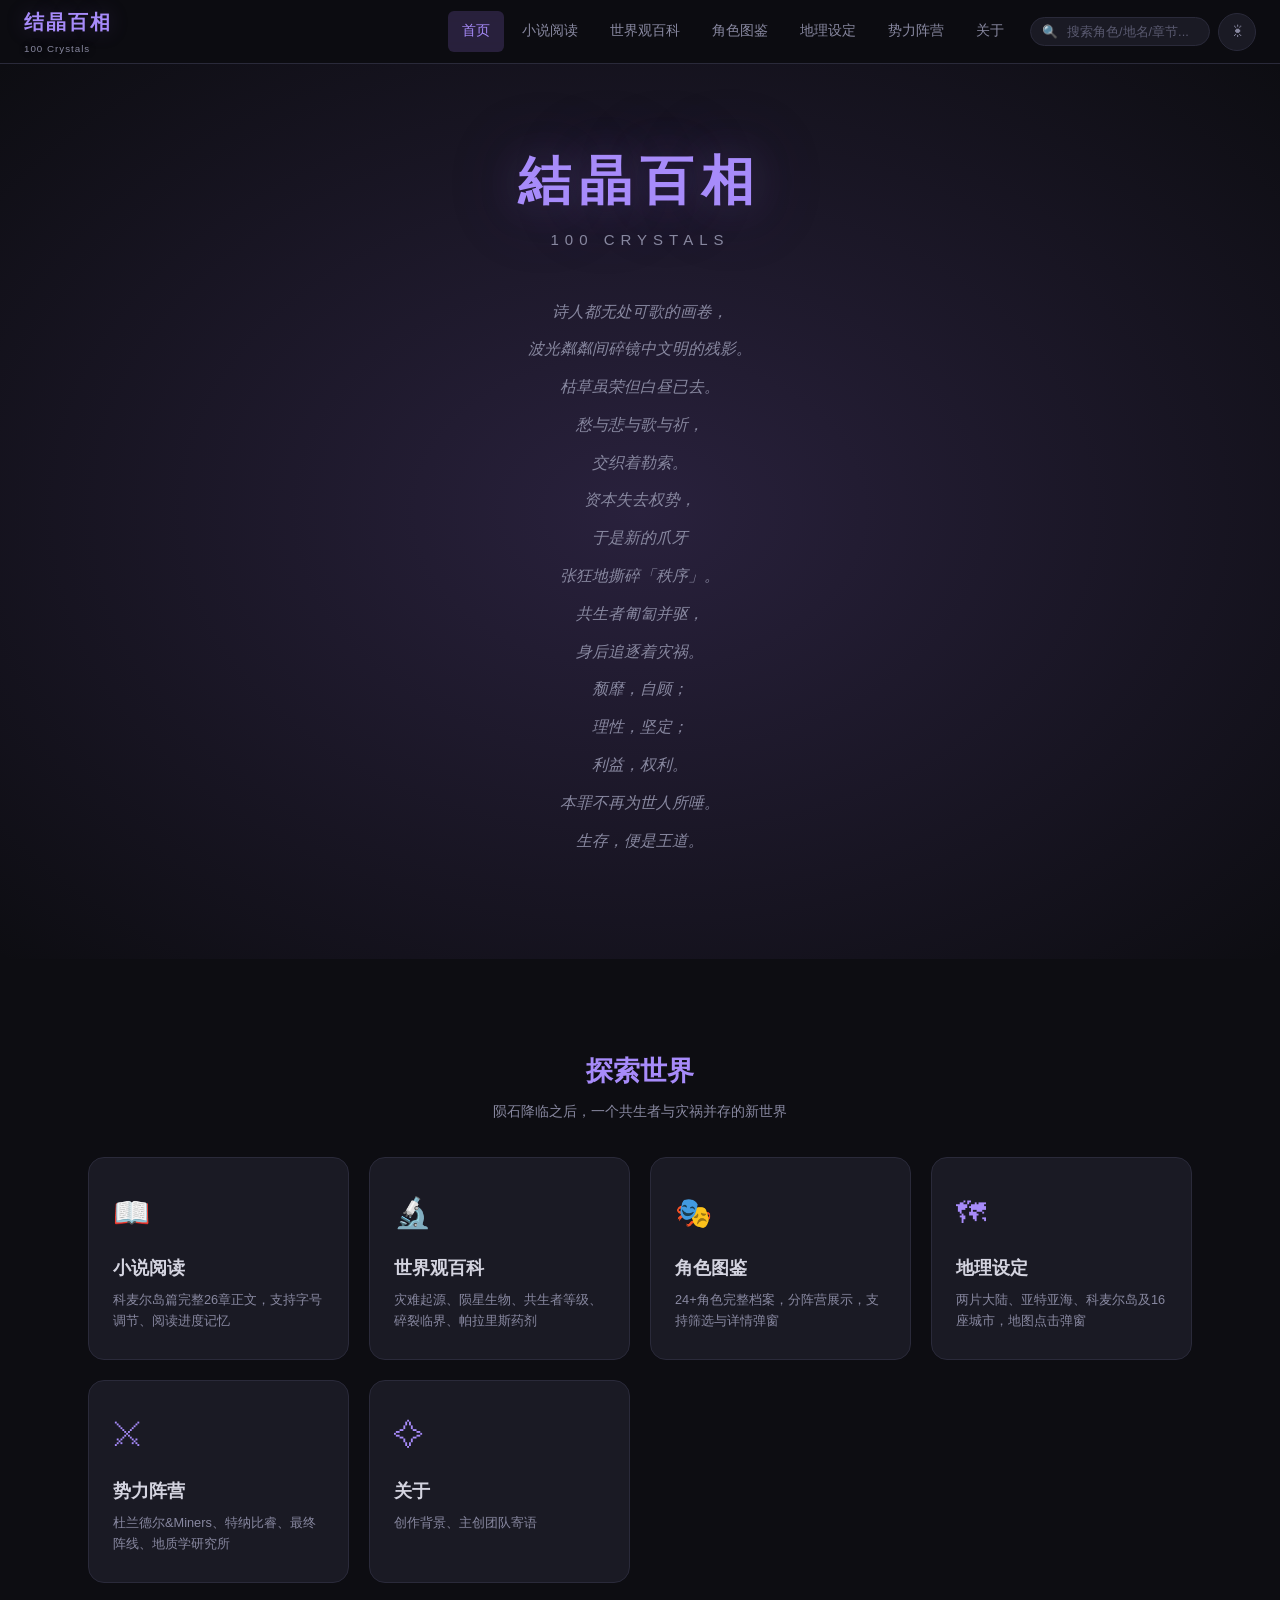
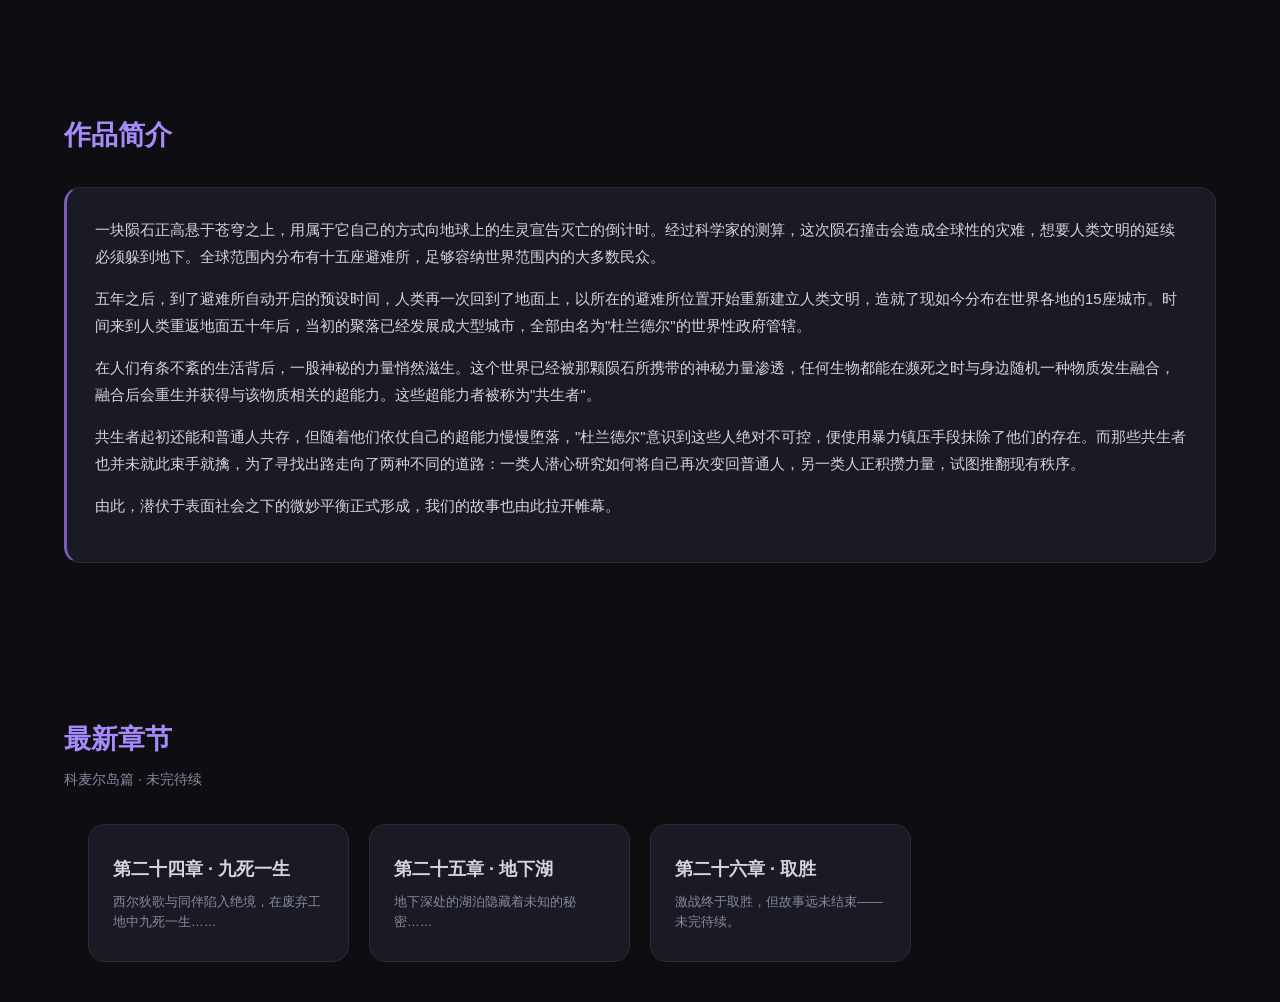
==== index.html @ 0a467393 "Add files via upload" ====
<!DOCTYPE html>
<html lang="zh-CN" data-theme="dark">
<head>
<meta charset="UTF-8">
<meta name="viewport" content="width=device-width, initial-scale=1.0">
<title>结晶百相 · 100 Crystals</title>
<link rel="icon" href="assets/logo.png">
<link rel="stylesheet" href="css/style.css">
</head>
<body>

<!-- 导航栏 -->
<nav class="navbar">
  <div class="nav-logo" onclick="location.href='index.html'">结晶百相<small>100 Crystals</small></div>
  <div class="nav-links" id="navLinks">
    <a class="nav-link active" href="index.html">首页</a>
    <a class="nav-link" href="novel.html">小说阅读</a>
    <a class="nav-link" href="worldview.html">世界观百科</a>
    <a class="nav-link" href="characters.html">角色图鉴</a>
    <a class="nav-link" href="geography.html">地理设定</a>
    <a class="nav-link" href="factions.html">势力阵营</a>
    <a class="nav-link" href="about.html">关于</a>
  </div>
  <div class="nav-search">
    <span class="nav-search-icon">🔍</span>
    <input type="text" id="navSearch" placeholder="搜索角色/地名/章节...">
    <div class="search-results" id="searchResults"></div>
  </div>
  <button class="theme-toggle" id="themeToggle">☾</button>
  <div class="hamburger" id="hamburger"><span></span><span></span><span></span></div>
</nav>

<div class="main-content">

<!-- Hero -->
<section class="hero">
  <h1 class="hero-title">結晶百相</h1>
  <p class="hero-subtitle">100 CRYSTALS</p>
  <p class="hero-poem">诗人都无处可歌的画卷，
波光粼粼间碎镜中文明的残影。
枯草虽荣但白昼已去。
愁与悲与歌与祈，
交织着勒索。
资本失去权势，
于是新的爪牙
张狂地撕碎「秩序」。
共生者匍匐并驱，
身后追逐着灾祸。
颓靡，自顾；
理性，坚定；
利益，权利。
本罪不再为世人所唾。
生存，便是王道。</p>
</section>

<!-- 导航入口 -->
<section class="section">
  <div class="section-header" style="text-align:center;">
    <h2 class="section-title">探索世界</h2>
    <p class="section-subtitle">陨石降临之后，一个共生者与灾祸并存的新世界</p>
  </div>
  <div class="card-grid">
    <a class="nav-card" href="novel.html">
      <div class="nav-card-icon">📖</div>
      <div class="nav-card-title">小说阅读</div>
      <div class="nav-card-desc">科麦尔岛篇完整26章正文，支持字号调节、阅读进度记忆</div>
    </a>
    <a class="nav-card" href="worldview.html">
      <div class="nav-card-icon">🔬</div>
      <div class="nav-card-title">世界观百科</div>
      <div class="nav-card-desc">灾难起源、陨星生物、共生者等级、碎裂临界、帕拉里斯药剂</div>
    </a>
    <a class="nav-card" href="characters.html">
      <div class="nav-card-icon">🎭</div>
      <div class="nav-card-title">角色图鉴</div>
      <div class="nav-card-desc">24+角色完整档案，分阵营展示，支持筛选与详情弹窗</div>
    </a>
    <a class="nav-card" href="geography.html">
      <div class="nav-card-icon">🗺</div>
      <div class="nav-card-title">地理设定</div>
      <div class="nav-card-desc">两片大陆、亚特亚海、科麦尔岛及16座城市，地图点击弹窗</div>
    </a>
    <a class="nav-card" href="factions.html">
      <div class="nav-card-icon">⚔</div>
      <div class="nav-card-title">势力阵营</div>
      <div class="nav-card-desc">杜兰德尔&Miners、特纳比睿、最终阵线、地质学研究所</div>
    </a>
    <a class="nav-card" href="about.html">
      <div class="nav-card-icon">✧</div>
      <div class="nav-card-title">关于</div>
      <div class="nav-card-desc">创作背景、主创团队寄语</div>
    </a>
  </div>
</section>

<!-- 作品简介 -->
<section class="section">
  <div class="section-header">
    <h2 class="section-title">作品简介</h2>
  </div>
  <div class="encyclopedia-section">
    <p>一块陨石正高悬于苍穹之上，用属于它自己的方式向地球上的生灵宣告灭亡的倒计时。经过科学家的测算，这次陨石撞击会造成全球性的灾难，想要人类文明的延续必须躲到地下。全球范围内分布有十五座避难所，足够容纳世界范围内的大多数民众。</p>
    <p>五年之后，到了避难所自动开启的预设时间，人类再一次回到了地面上，以所在的避难所位置开始重新建立人类文明，造就了现如今分布在世界各地的15座城市。时间来到人类重返地面五十年后，当初的聚落已经发展成大型城市，全部由名为"杜兰德尔"的世界性政府管辖。</p>
    <p>在人们有条不紊的生活背后，一股神秘的力量悄然滋生。这个世界已经被那颗陨石所携带的神秘力量渗透，任何生物都能在濒死之时与身边随机一种物质发生融合，融合后会重生并获得与该物质相关的超能力。这些超能力者被称为"共生者"。</p>
    <p>共生者起初还能和普通人共存，但随着他们依仗自己的超能力慢慢堕落，"杜兰德尔"意识到这些人绝对不可控，便使用暴力镇压手段抹除了他们的存在。而那些共生者也并未就此束手就擒，为了寻找出路走向了两种不同的道路：一类人潜心研究如何将自己再次变回普通人，另一类人正积攒力量，试图推翻现有秩序。</p>
    <p>由此，潜伏于表面社会之下的微妙平衡正式形成，我们的故事也由此拉开帷幕。</p>
  </div>
</section>

<!-- 最新章节预览 -->
<section class="section">
  <div class="section-header">
    <h2 class="section-title">最新章节</h2>
    <p class="section-subtitle">科麦尔岛篇 · 未完待续</p>
  </div>
  <div class="card-grid">
    <a class="nav-card" href="novel.html#ch24">
      <div class="nav-card-title">第二十四章 · 九死一生</div>
      <div class="nav-card-desc">西尔狄歌与同伴陷入绝境，在废弃工地中九死一生……</div>
    </a>
    <a class="nav-card" href="novel.html#ch25">
      <div class="nav-card-title">第二十五章 · 地下湖</div>
      <div class="nav-card-desc">地下深处的湖泊隐藏着未知的秘密……</div>
    </a>
    <a class="nav-card" href="novel.html#ch26">
      <div class="nav-card-title">第二十六章 · 取胜</div>
      <div class="nav-card-desc">激战终于取胜，但故事远未结束——未完待续。</div>
    </a>
  </div>
</section>

</div><!-- /main-content -->

<button class="scroll-top" id="scrollTop">↑</button>
<script src="js/common.js"></script>
</body>
</html>
---- css/style.css ----
/* ========================================
   结晶百相 · 设计系统 (Design System)
   主题：暗黑幻想 · 末世科幻阅读向
   主色调：深灰 · 暗紫 · 幽蓝
   ======================================== */

/* ---- CSS 变量 · 暗色主题（默认） ---- */
:root {
  --bg: #0d0d12;
  --bg-soft: #131319;
  --bg-card: #1a1a24;
  --bg-card-hover: #22222e;
  --bg-elevated: #282834;
  --border: #2a2a3a;
  --border-light: #3a3a4a;

  --text: #d4d4e0;
  --text-dim: #8888a0;
  --text-muted: #5a5a70;

  --accent: #7c5cbb;
  --accent-light: #a78bfa;
  --accent-dark: #5a3e9a;
  --accent-glow: rgba(124, 92, 187, 0.25);

  --blue: #4a7db8;
  --blue-light: #6ba3d8;
  --blue-glow: rgba(74, 125, 184, 0.2);

  --danger: #f87171;
  --warning: #fbbf24;
  --success: #4ade80;

  --font-sans: "PingFang SC", "Microsoft YaHei", "Noto Sans SC", "Helvetica Neue", sans-serif;
  --font-serif: "Noto Serif SC", "Source Han Serif SC", "SimSun", "Georgia", serif;
  --font-mono: "JetBrains Mono", "Fira Code", "Consolas", monospace;

  --radius-sm: 6px;
  --radius-md: 10px;
  --radius-lg: 16px;
  --radius-xl: 24px;

  --shadow-sm: 0 2px 8px rgba(0,0,0,0.3);
  --shadow-md: 0 4px 20px rgba(0,0,0,0.4);
  --shadow-lg: 0 8px 40px rgba(0,0,0,0.5);
  --shadow-glow: 0 0 30px var(--accent-glow);

  --nav-height: 64px;
  --sidebar-width: 280px;
  --content-max: 720px;
  --transition: 0.3s cubic-bezier(0.4, 0, 0.2, 1);
}

/* ---- CSS 变量 · 亮色主题 ---- */
:root[data-theme="light"] {
  --bg: #f5f5f0;
  --bg-soft: #ebebe6;
  --bg-card: #ffffff;
  --bg-card-hover: #f0f0eb;
  --bg-elevated: #ffffff;
  --border: #d8d8d0;
  --border-light: #c0c0b8;

  --text: #2a2a3a;
  --text-dim: #606070;
  --text-muted: #909098;

  --accent: #6b4fa8;
  --accent-light: #8b6fc8;
  --accent-dark: #4a2e88;
  --accent-glow: rgba(107, 79, 168, 0.15);

  --blue: #3a6da8;
  --blue-light: #5a8dc8;
  --blue-glow: rgba(58, 109, 168, 0.12);

  --shadow-sm: 0 2px 8px rgba(0,0,0,0.08);
  --shadow-md: 0 4px 20px rgba(0,0,0,0.1);
  --shadow-lg: 0 8px 40px rgba(0,0,0,0.12);
  --shadow-glow: 0 0 30px var(--accent-glow);
}

/* ---- 阅读主题 · 暖色（可选第三主题） ---- */
:root[data-theme="reading"] {
  --bg: #1a1714;
  --bg-soft: #221e1a;
  --bg-card: #2a2520;
  --bg-card-hover: #332e28;
  --border: #3a342e;
  --text: #c8b8a0;
  --text-dim: #8a7e6a;
  --accent: #9a7c4a;
  --accent-light: #c4a468;
}

/* ---- 基础重置 ---- */
* { margin: 0; padding: 0; box-sizing: border-box; }
html { scroll-behavior: smooth; }
body {
  background: var(--bg);
  color: var(--text);
  font-family: var(--font-sans);
  line-height: 1.8;
  font-size: 15px;
  transition: background var(--transition), color var(--transition);
  overflow-x: hidden;
}

::selection { background: var(--accent-glow); color: var(--accent-light); }

/* 滚动条 */
::-webkit-scrollbar { width: 8px; height: 8px; }
::-webkit-scrollbar-track { background: var(--bg-soft); }
::-webkit-scrollbar-thumb { background: var(--border-light); border-radius: 4px; }
::-webkit-scrollbar-thumb:hover { background: var(--accent); }

/* ---- 排版 ---- */
h1, h2, h3, h4, h5 { font-weight: 700; line-height: 1.4; color: var(--text); }
h1 { font-size: 2.2em; }
h2 { font-size: 1.6em; margin: 2em 0 0.8em; }
h3 { font-size: 1.3em; margin: 1.5em 0 0.6em; }
h4 { font-size: 1.1em; margin: 1.2em 0 0.5em; color: var(--accent-light); }
p { margin-bottom: 1em; }
a { color: var(--accent-light); text-decoration: none; transition: color var(--transition); }
a:hover { color: var(--blue-light); }
code { font-family: var(--font-mono); background: var(--bg-card); padding: 2px 6px; border-radius: 4px; font-size: 0.9em; color: var(--accent-light); }
blockquote { border-left: 3px solid var(--accent); padding-left: 1em; margin: 1em 0; color: var(--text-dim); font-style: italic; }

/* ---- 导航栏 ---- */
.navbar {
  position: fixed; top: 0; left: 0; right: 0; height: var(--nav-height);
  background: rgba(13, 13, 18, 0.85);
  backdrop-filter: blur(12px); -webkit-backdrop-filter: blur(12px);
  border-bottom: 1px solid var(--border);
  z-index: 1000; display: flex; align-items: center; padding: 0 24px;
  transition: background var(--transition);
}
:root[data-theme="light"] .navbar { background: rgba(245, 245, 240, 0.85); }

.nav-logo {
  font-size: 1.3em; font-weight: 800; color: var(--accent-light);
  letter-spacing: 2px; cursor: pointer; white-space: nowrap;
  text-shadow: 0 0 20px var(--accent-glow);
}
.nav-logo small { font-size: 0.5em; color: var(--text-dim); font-weight: 400; letter-spacing: 1px; display: block; }

.nav-links { display: flex; gap: 4px; margin-left: auto; align-items: center; }
.nav-link {
  padding: 8px 14px; border-radius: var(--radius-sm); color: var(--text-dim);
  font-size: 0.9em; font-weight: 500; cursor: pointer; transition: all var(--transition);
  white-space: nowrap;
}
.nav-link:hover { color: var(--text); background: var(--bg-card); }
.nav-link.active { color: var(--accent-light); background: var(--accent-glow); }

.nav-search {
  position: relative; margin-left: 12px;
}
.nav-search input {
  background: var(--bg-card); border: 1px solid var(--border); border-radius: 20px;
  padding: 6px 16px 6px 36px; color: var(--text); font-size: 0.85em; width: 180px;
  transition: all var(--transition); outline: none;
}
.nav-search input:focus { border-color: var(--accent); width: 240px; box-shadow: 0 0 0 3px var(--accent-glow); }
.nav-search input::placeholder { color: var(--text-muted); }
.nav-search-icon { position: absolute; left: 12px; top: 50%; transform: translateY(-50%); color: var(--text-muted); font-size: 0.85em; }

.search-results {
  position: absolute; top: 100%; left: 0; right: 0; margin-top: 8px;
  background: var(--bg-card); border: 1px solid var(--border); border-radius: var(--radius-md);
  box-shadow: var(--shadow-lg); max-height: 400px; overflow-y: auto; display: none; z-index: 2000;
}
.search-results.active { display: block; }
.search-result-item { padding: 10px 16px; border-bottom: 1px solid var(--border); cursor: pointer; transition: background var(--transition); }
.search-result-item:hover { background: var(--bg-card-hover); }
.search-result-item:last-child { border-bottom: none; }
.search-result-type { font-size: 0.7em; color: var(--accent); text-transform: uppercase; letter-spacing: 1px; }
.search-result-name { font-weight: 600; color: var(--text); }
.search-result-desc { font-size: 0.85em; color: var(--text-dim); }

.theme-toggle {
  width: 38px; height: 38px; border-radius: 50%; border: 1px solid var(--border);
  background: var(--bg-card); color: var(--text-dim); cursor: pointer;
  display: flex; align-items: center; justify-content: center; font-size: 1.1em;
  transition: all var(--transition); margin-left: 8px;
}
.theme-toggle:hover { color: var(--accent-light); border-color: var(--accent); box-shadow: var(--shadow-glow); }

.hamburger { display: none; flex-direction: column; gap: 4px; cursor: pointer; padding: 8px; margin-left: auto; }
.hamburger span { width: 22px; height: 2px; background: var(--text); border-radius: 1px; transition: all var(--transition); }
.hamburger.active span:nth-child(1) { transform: rotate(45deg) translate(4px, 4px); }
.hamburger.active span:nth-child(2) { opacity: 0; }
.hamburger.active span:nth-child(3) { transform: rotate(-45deg) translate(4px, -4px); }

/* ---- 主内容区 ---- */
.main-content { padding-top: var(--nav-height); min-height: 100vh; }

/* ---- 首页 Hero ---- */
.hero {
  text-align: center; padding: 80px 24px 60px; position: relative; overflow: hidden;
}
.hero::before {
  content: ''; position: absolute; top: -50%; left: -50%; width: 200%; height: 200%;
  background: radial-gradient(ellipse at center, var(--accent-glow) 0%, transparent 50%);
  pointer-events: none; animation: pulse 8s ease-in-out infinite;
}
@keyframes pulse { 0%, 100% { opacity: 0.5; } 50% { opacity: 1; } }

.hero-title {
  font-size: 3.5em; font-weight: 900; color: var(--accent-light);
  text-shadow: 0 0 40px var(--accent-glow), 0 0 80px var(--accent-glow);
  letter-spacing: 8px; position: relative; z-index: 1;
}
.hero-subtitle {
  font-size: 1em; color: var(--text-dim); letter-spacing: 6px; margin-top: 8px;
  text-transform: uppercase; position: relative; z-index: 1;
}
.hero-poem {
  font-family: var(--font-serif); font-size: 1.05em; line-height: 2.4; color: var(--text-dim);
  max-width: 500px; margin: 40px auto; text-align: center; position: relative; z-index: 1;
  white-space: pre-line; font-style: italic;
}

/* ---- 卡片网格 ---- */
.card-grid { display: grid; grid-template-columns: repeat(auto-fill, minmax(260px, 1fr)); gap: 20px; padding: 0 24px; max-width: 1200px; margin: 0 auto; }

.nav-card {
  background: var(--bg-card); border: 1px solid var(--border); border-radius: var(--radius-lg);
  padding: 28px 24px; cursor: pointer; transition: all var(--transition);
  position: relative; overflow: hidden; text-decoration: none; display: block;
}
.nav-card::before {
  content: ''; position: absolute; top: 0; left: 0; right: 0; height: 3px;
  background: linear-gradient(90deg, var(--accent), var(--blue)); transform: scaleX(0); transform-origin: left;
  transition: transform var(--transition);
}
.nav-card:hover { background: var(--bg-card-hover); border-color: var(--accent); transform: translateY(-4px); box-shadow: var(--shadow-md); }
.nav-card:hover::before { transform: scaleX(1); }
.nav-card-icon { font-size: 2em; margin-bottom: 12px; }
.nav-card-title { font-size: 1.2em; font-weight: 700; color: var(--text); margin-bottom: 6px; }
.nav-card-desc { font-size: 0.85em; color: var(--text-dim); line-height: 1.6; }

/* ---- 通用 Section ---- */
.section { padding: 40px 24px; max-width: 1200px; margin: 0 auto; }
.section-header { margin-bottom: 32px; }
.section-title { font-size: 1.8em; color: var(--accent-light); margin-bottom: 8px; }
.section-subtitle { color: var(--text-dim); font-size: 0.95em; }

/* ---- 角色卡片 ---- */
.char-card {
  background: var(--bg-card); border: 1px solid var(--border); border-radius: var(--radius-md);
  overflow: hidden; cursor: pointer; transition: all var(--transition); position: relative;
}
.char-card:hover { border-color: var(--accent); transform: translateY(-4px); box-shadow: var(--shadow-md), var(--shadow-glow); }
.char-card-img {
  width: 100%; aspect-ratio: 3/4; object-fit: cover; background: var(--bg-soft);
  border-bottom: 1px solid var(--border);
}
.char-card-body { padding: 14px 16px; }
.char-card-name { font-size: 1.05em; font-weight: 700; color: var(--text); }
.char-card-code { font-size: 0.8em; color: var(--accent); margin-top: 2px; }
.char-card-material { font-size: 0.8em; color: var(--text-dim); margin-top: 4px; }
.char-card-faction {
  position: absolute; top: 10px; right: 10px; padding: 3px 10px; border-radius: 12px;
  font-size: 0.7em; font-weight: 600; backdrop-filter: blur(8px);
}
.faction-miners { background: rgba(74,125,184,0.3); color: var(--blue-light); border: 1px solid rgba(74,125,184,0.4); }
.faction-tenabirui { background: rgba(248,113,113,0.2); color: var(--danger); border: 1px solid rgba(248,113,113,0.3); }
.faction-institute { background: rgba(74,222,128,0.15); color: var(--success); border: 1px solid rgba(74,222,128,0.3); }
.faction-finalfront { background: rgba(251,191,36,0.15); color: var(--warning); border: 1px solid rgba(251,191,36,0.3); }
.faction-other { background: rgba(167,139,250,0.15); color: var(--accent-light); border: 1px solid rgba(167,139,250,0.3); }

/* ---- 筛选器 ---- */
.filter-bar {
  display: flex; flex-wrap: wrap; gap: 8px; margin-bottom: 24px; padding: 16px;
  background: var(--bg-card); border: 1px solid var(--border); border-radius: var(--radius-md);
}
.filter-group { display: flex; flex-wrap: wrap; gap: 6px; align-items: center; }
.filter-label { font-size: 0.8em; color: var(--text-dim); margin-right: 4px; }
.filter-btn {
  padding: 4px 12px; border-radius: 16px; border: 1px solid var(--border); background: var(--bg-soft);
  color: var(--text-dim); font-size: 0.8em; cursor: pointer; transition: all var(--transition);
}
.filter-btn:hover { border-color: var(--accent); color: var(--text); }
.filter-btn.active { background: var(--accent); color: #fff; border-color: var(--accent); }

/* ---- 模态弹窗 ---- */
.modal-overlay {
  position: fixed; top: 0; left: 0; right: 0; bottom: 0; background: rgba(0,0,0,0.7);
  backdrop-filter: blur(8px); z-index: 3000; display: none; align-items: center; justify-content: center;
  padding: 20px; opacity: 0; transition: opacity var(--transition);
}
.modal-overlay.active { display: flex; opacity: 1; }
.modal-content {
  background: var(--bg-card); border: 1px solid var(--border); border-radius: var(--radius-lg);
  max-width: 600px; width: 100%; max-height: 85vh; overflow-y: auto;
  box-shadow: var(--shadow-lg); animation: modalIn 0.3s ease;
}
@keyframes modalIn { from { transform: scale(0.95) translateY(10px); opacity: 0; } to { transform: scale(1) translateY(0); opacity: 1; } }
.modal-close {
  position: absolute; top: 16px; right: 16px; width: 36px; height: 36px; border-radius: 50%;
  background: var(--bg-elevated); border: 1px solid var(--border); color: var(--text-dim);
  cursor: pointer; font-size: 1.2em; display: flex; align-items: center; justify-content: center;
  transition: all var(--transition); z-index: 10;
}
.modal-close:hover { color: var(--danger); border-color: var(--danger); }
.modal-body { padding: 0; }
.modal-img { width: 100%; max-height: 400px; object-fit: contain; border-radius: var(--radius-lg) var(--radius-lg) 0 0; background: var(--bg-soft); }
.modal-info { padding: 24px; }
.modal-name { font-size: 1.5em; font-weight: 800; }
.modal-row { display: flex; gap: 12px; margin-top: 8px; }
.modal-label { color: var(--text-dim); font-size: 0.85em; min-width: 70px; }
.modal-value { color: var(--text); font-size: 0.9em; }

/* ---- Lightbox（图片放大） ---- */
.lightbox {
  position: fixed; top: 0; left: 0; right: 0; bottom: 0; background: rgba(0,0,0,0.9);
  z-index: 4000; display: none; align-items: center; justify-content: center; cursor: zoom-out;
  animation: fadeIn 0.3s ease;
}
.lightbox.active { display: flex; }
.lightbox img { max-width: 92%; max-height: 92%; object-fit: contain; border-radius: 8px; box-shadow: var(--shadow-lg); }
@keyframes fadeIn { from { opacity: 0; } to { opacity: 1; } }

/* ---- 小说阅读页 ---- */
.novel-layout { display: flex; max-width: 1400px; margin: 0 auto; min-height: calc(100vh - var(--nav-height)); }

.novel-sidebar {
  width: var(--sidebar-width); flex-shrink: 0; border-right: 1px solid var(--border);
  position: sticky; top: var(--nav-height); height: calc(100vh - var(--nav-height));
  overflow-y: auto; padding: 20px 0; background: var(--bg-soft);
}
.novel-sidebar-title { padding: 0 20px 12px; font-size: 1em; color: var(--accent-light); font-weight: 700; border-bottom: 1px solid var(--border); margin-bottom: 8px; }
.chapter-list { list-style: none; }
.chapter-item { padding: 10px 20px; cursor: pointer; transition: all var(--transition); font-size: 0.88em; color: var(--text-dim); border-left: 3px solid transparent; }
.chapter-item:hover { background: var(--bg-card); color: var(--text); }
.chapter-item.active { background: var(--bg-card); color: var(--accent-light); border-left-color: var(--accent); font-weight: 600; }
.chapter-num { display: inline-block; width: 28px; color: var(--text-muted); font-size: 0.85em; }

.novel-main { flex: 1; padding: 40px 24px; min-width: 0; }

.reading-controls {
  display: flex; align-items: center; gap: 12px; flex-wrap: wrap;
  padding: 12px 16px; background: var(--bg-card); border: 1px solid var(--border);
  border-radius: var(--radius-md); margin-bottom: 24px; position: sticky; top: calc(var(--nav-height) + 8px);
  z-index: 100; backdrop-filter: blur(8px);
}
.control-group { display: flex; align-items: center; gap: 6px; }
.control-label { font-size: 0.75em; color: var(--text-dim); }
.control-btn {
  width: 32px; height: 32px; border-radius: var(--radius-sm); border: 1px solid var(--border);
  background: var(--bg-soft); color: var(--text-dim); cursor: pointer; font-size: 0.85em;
  display: flex; align-items: center; justify-content: center; transition: all var(--transition);
}
.control-btn:hover { border-color: var(--accent); color: var(--accent-light); }
.control-btn.active { background: var(--accent); color: #fff; border-color: var(--accent); }

.novel-content {
  max-width: var(--content-max); margin: 0 auto; font-family: var(--font-serif);
  line-height: var(--reading-line-height, 1.8); font-size: var(--reading-font-size, 17px);
  color: var(--text);
}
.novel-content h2 { font-family: var(--font-serif); text-align: center; margin-bottom: 2em; color: var(--accent-light); }
.novel-content p { margin-bottom: 1.2em; text-indent: 2em; }
.novel-content p:first-of-type { text-indent: 0; }

.chapter-nav { display: flex; justify-content: space-between; margin-top: 48px; padding-top: 24px; border-top: 1px solid var(--border); }
.chapter-nav-btn {
  padding: 10px 24px; border-radius: var(--radius-md); border: 1px solid var(--border);
  background: var(--bg-card); color: var(--text); cursor: pointer; transition: all var(--transition); font-size: 0.9em;
}
.chapter-nav-btn:hover { border-color: var(--accent); color: var(--accent-light); box-shadow: var(--shadow-glow); }
.chapter-nav-btn:disabled { opacity: 0.4; cursor: not-allowed; }

/* ---- 回到顶部 ---- */
.scroll-top {
  position: fixed; bottom: 30px; right: 30px; width: 44px; height: 44px; border-radius: 50%;
  background: var(--bg-card); border: 1px solid var(--accent); color: var(--accent-light);
  cursor: pointer; display: flex; align-items: center; justify-content: center; font-size: 1.2em;
  box-shadow: var(--shadow-md); z-index: 900; opacity: 0; transform: translateY(20px);
  transition: all var(--transition);
}
.scroll-top.visible { opacity: 1; transform: translateY(0); }
.scroll-top:hover { background: var(--accent); color: #fff; box-shadow: var(--shadow-glow); }

/* ---- 世界观百科 ---- */
.encyclopedia-section {
  background: var(--bg-card); border: 1px solid var(--border); border-radius: var(--radius-lg);
  padding: 28px; margin-bottom: 24px; border-left: 3px solid var(--accent);
}
.encyclopedia-section h3 { color: var(--accent-light); margin-top: 0; }
.timeline { list-style: none; padding-left: 20px; border-left: 2px solid var(--border); }
.timeline-item { position: relative; padding: 12px 0 12px 24px; }
.timeline-item::before { content: ''; position: absolute; left: -7px; top: 18px; width: 12px; height: 12px; border-radius: 50%; background: var(--accent); border: 2px solid var(--bg); }
.timeline-event { font-weight: 700; color: var(--accent-light); }
.timeline-desc { color: var(--text-dim); font-size: 0.9em; margin-top: 4px; }

.level-card { background: var(--bg-soft); border: 1px solid var(--border); border-radius: var(--radius-md); padding: 16px; margin-bottom: 12px; }
.level-card h4 { margin: 0 0 6px; }
.level-badge { display: inline-block; padding: 2px 10px; border-radius: 12px; font-size: 0.75em; font-weight: 700; margin-right: 8px; }
.level-0 { background: rgba(90,90,112,0.2); color: var(--text-dim); }
.level-1 { background: rgba(74,125,184,0.2); color: var(--blue-light); }
.level-2 { background: rgba(124,92,187,0.2); color: var(--accent-light); }
.level-3 { background: rgba(248,113,113,0.2); color: var(--danger); }

/* ---- 地理页 ---- */
.map-container {
  position: relative; background: var(--bg-card); border: 1px solid var(--border);
  border-radius: var(--radius-lg); overflow: hidden; cursor: zoom-in; margin-bottom: 24px;
}
.map-img { width: 100%; display: block; transition: transform var(--transition); }
.map-container:hover .map-img { transform: scale(1.02); }
.map-overlay { position: absolute; inset: 0; background: linear-gradient(to bottom, transparent 60%, rgba(0,0,0,0.6)); display: flex; align-items: flex-end; padding: 20px; }
.map-overlay span { color: #fff; font-size: 0.85em; }

.geo-grid { display: grid; grid-template-columns: repeat(auto-fill, minmax(300px, 1fr)); gap: 16px; }
.geo-card {
  background: var(--bg-card); border: 1px solid var(--border); border-radius: var(--radius-md);
  padding: 20px; cursor: pointer; transition: all var(--transition);
}
.geo-card:hover { border-color: var(--blue); transform: translateY(-2px); box-shadow: var(--shadow-md); }
.geo-card h4 { color: var(--blue-light); margin: 0 0 6px; }
.geo-card p { font-size: 0.85em; color: var(--text-dim); margin: 0; }
.geo-card-en { font-size: 0.75em; color: var(--text-muted); margin-top: 4px; }

/* ---- 势力页 ---- */
.faction-block {
  background: var(--bg-card); border: 1px solid var(--border); border-radius: var(--radius-lg);
  padding: 28px; margin-bottom: 24px; position: relative; overflow: hidden;
}
.faction-block::before { content: ''; position: absolute; top: 0; left: 0; right: 0; height: 4px; }
.faction-block.miners::before { background: linear-gradient(90deg, var(--blue), var(--blue-light)); }
.faction-block.tenabirui::before { background: linear-gradient(90deg, var(--danger), #c44); }
.faction-block.finalfront::before { background: linear-gradient(90deg, var(--warning), #c93); }
.faction-block.institute::before { background: linear-gradient(90deg, var(--success), #2c8); }

.faction-header { display: flex; align-items: center; gap: 12px; margin-bottom: 16px; }
.faction-icon { font-size: 1.8em; }
.faction-name { font-size: 1.4em; font-weight: 800; }
.faction-tag { font-size: 0.75em; color: var(--text-dim); }
.faction-desc { color: var(--text); line-height: 1.8; margin-bottom: 16px; }

.squad-card {
  background: var(--bg-soft); border: 1px solid var(--border); border-radius: var(--radius-md);
  padding: 16px; margin-bottom: 12px;
}
.squad-name { font-weight: 700; color: var(--accent-light); margin-bottom: 4px; }
.squad-station { font-size: 0.8em; color: var(--text-dim); margin-bottom: 8px; }
.squad-desc { font-size: 0.88em; color: var(--text); line-height: 1.7; }

/* ---- 关于页 ---- */
.about-content { max-width: 680px; margin: 0 auto; padding: 40px 24px; }
.about-content p { line-height: 2; margin-bottom: 1.2em; color: var(--text); }

/* ---- 响应式 ---- */
@media (max-width: 900px) {
  .nav-links { display: none; position: fixed; top: var(--nav-height); left: 0; right: 0; background: var(--bg-card); border-bottom: 1px solid var(--border); flex-direction: column; padding: 16px; gap: 2px; }
  .nav-links.active { display: flex; }
  .nav-link { padding: 12px 16px; }
  .nav-search { display: none; }
  .nav-search.active { display: block; position: fixed; top: var(--nav-height); left: 0; right: 0; background: var(--bg-card); padding: 16px; }
  .nav-search input { width: 100%; }
  .hamburger { display: flex; }
  .hero-title { font-size: 2.2em; letter-spacing: 4px; }

  .novel-sidebar { position: fixed; top: var(--nav-height); left: 0; bottom: 0; width: 280px; z-index: 500; transform: translateX(-100%); transition: transform var(--transition); }
  .novel-sidebar.active { transform: translateX(0); }
  .novel-main { padding: 20px 16px; }
  .novel-content { font-size: var(--reading-font-size, 16px) !important; }

  .card-grid { grid-template-columns: 1fr; }
  .section { padding: 24px 16px; }
}

@media (max-width: 480px) {
  .hero { padding: 60px 16px 40px; }
  .hero-title { font-size: 1.8em; }
  .hero-poem { font-size: 0.9em; }
  .reading-controls { gap: 8px; }
  .control-label { display: none; }
}
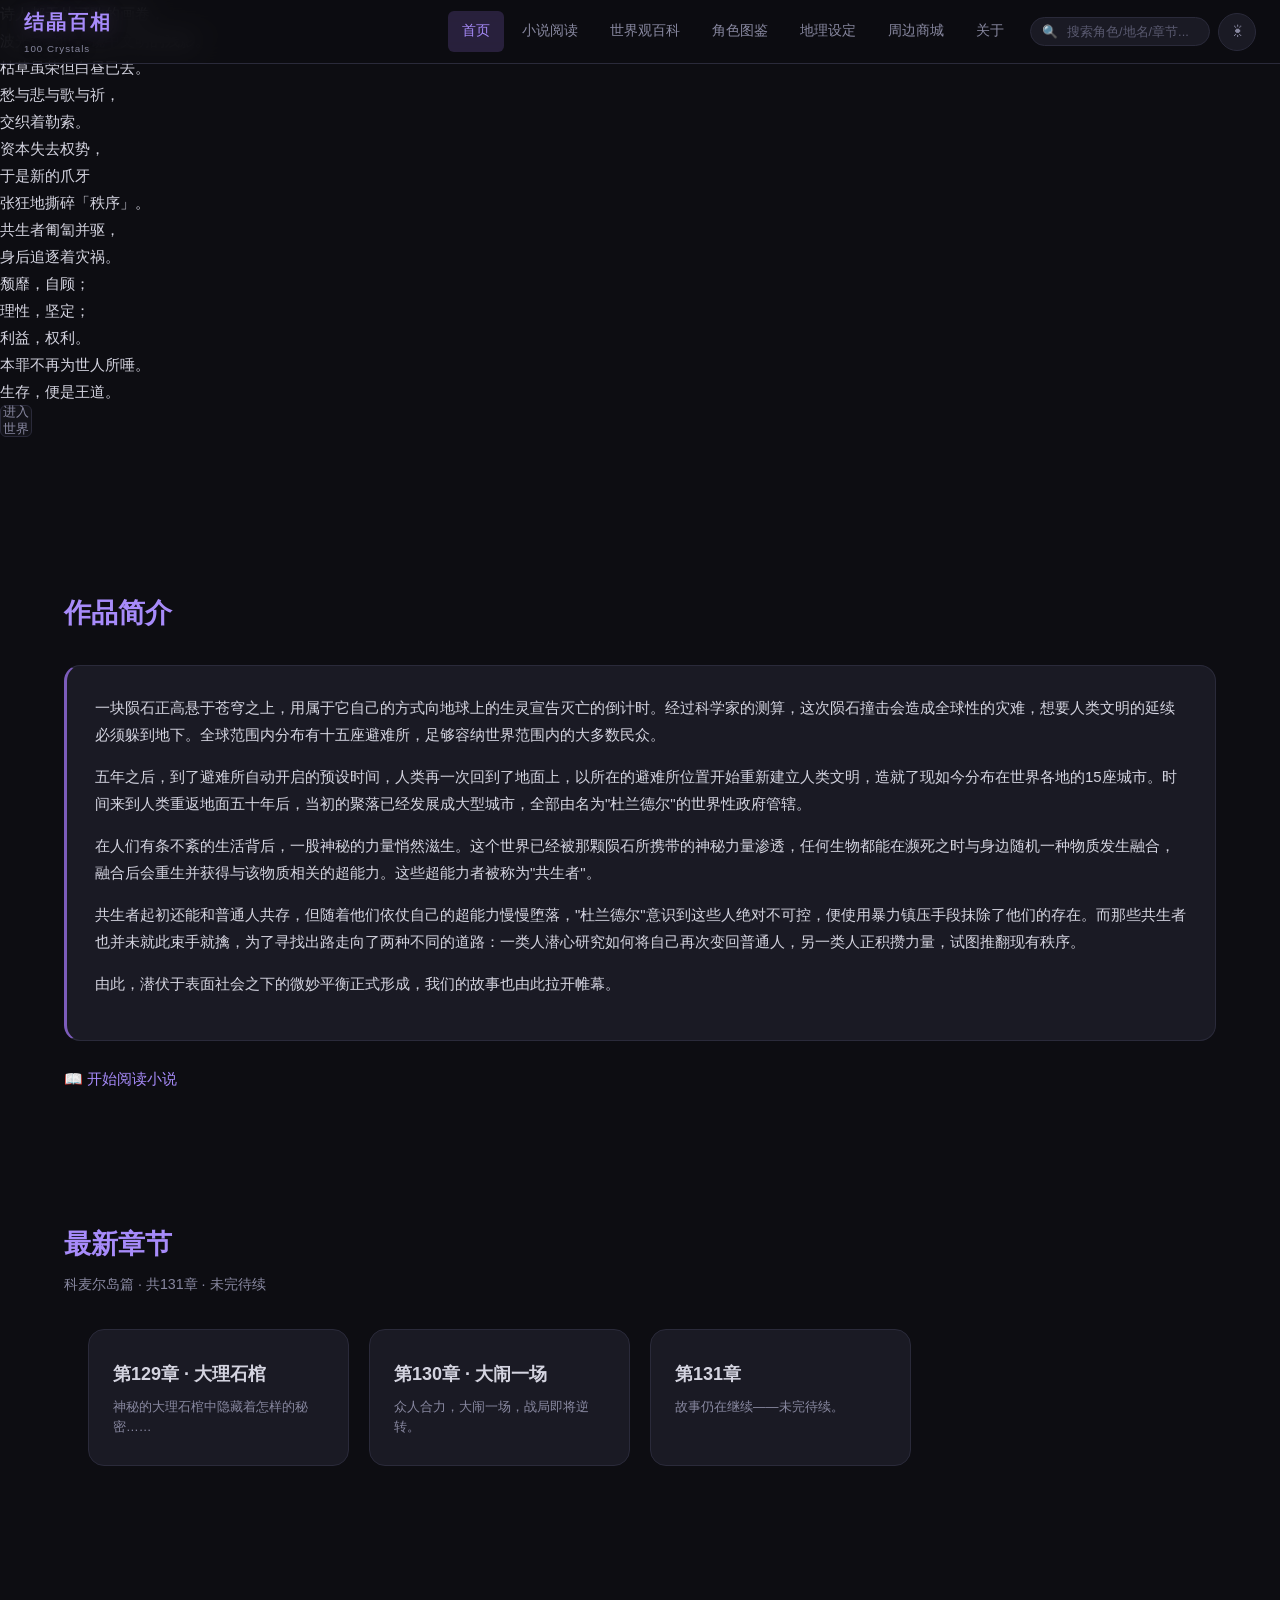
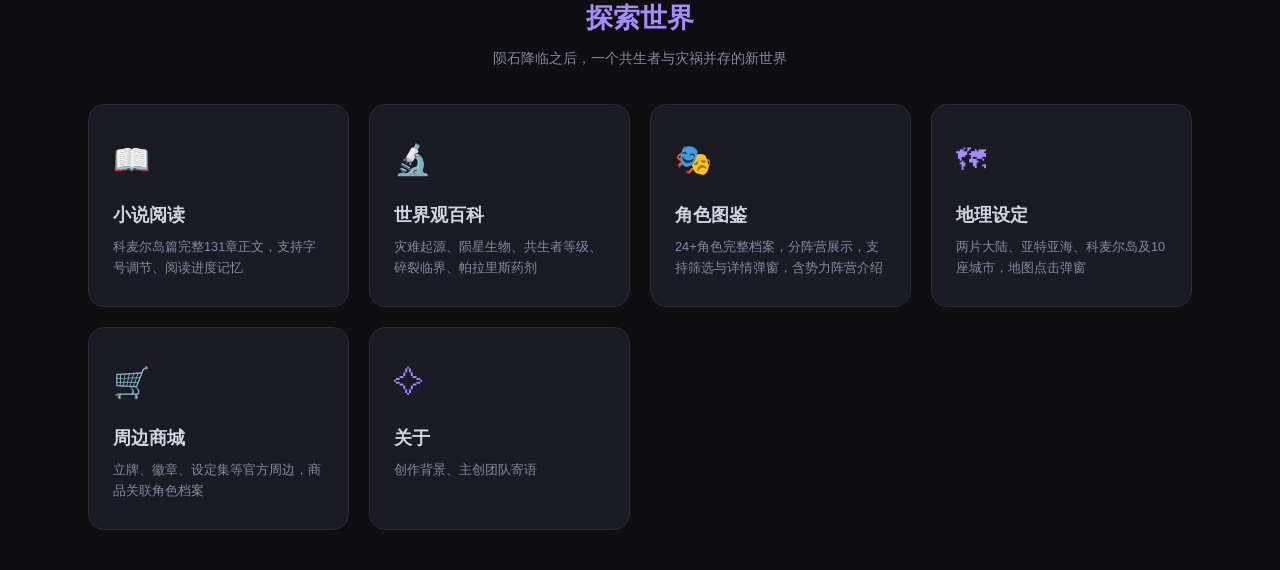
==== commit 63ef33fa: "Add files via upload" ====
--- a/index.html
+++ b/index.html
@@ -8,6 +8,29 @@
 <link rel="stylesheet" href="css/style.css">
 </head>
 <body>
+<!--开篇诗歌弹窗-->
+<div class="home-popup-overlay" id="homePopup">
+  <div class="home-popup-box">
+    <div class="home-popup-poem">
+诗人都无处可歌的画卷，<br>
+波光粼粼间碎镜中文明的残影。<br>
+枯草虽荣但白昼已去。<br>
+愁与悲与歌与祈，<br>
+交织着勒索。<br>
+资本失去权势，<br>
+于是新的爪牙<br>
+张狂地撕碎「秩序」。<br>
+共生者匍匐并驱，<br>
+身后追逐着灾祸。<br>
+颓靡，自顾；<br>
+理性，坚定；<br>
+利益，权利。<br>
+本罪不再为世人所唾。<br>
+生存，便是王道。
+    </div>
+    <button class="home-popup-enter-btn control-btn" onclick="closeHomePopup()">进入世界</button>
+  </div>
+</div>
 
 <!-- 导航栏 -->
 <nav class="navbar">
@@ -18,7 +41,7 @@
     <a class="nav-link" href="worldview.html">世界观百科</a>
     <a class="nav-link" href="characters.html">角色图鉴</a>
     <a class="nav-link" href="geography.html">地理设定</a>
-    <a class="nav-link" href="factions.html">势力阵营</a>
+    <a class="nav-link" href="shop.html">周边商城</a>
     <a class="nav-link" href="about.html">关于</a>
   </div>
   <div class="nav-search">
@@ -29,71 +52,9 @@
   <button class="theme-toggle" id="themeToggle">☾</button>
   <div class="hamburger" id="hamburger"><span></span><span></span><span></span></div>
 </nav>
-
 <div class="main-content">
 
-<!-- Hero -->
-<section class="hero">
-  <h1 class="hero-title">結晶百相</h1>
-  <p class="hero-subtitle">100 CRYSTALS</p>
-  <p class="hero-poem">诗人都无处可歌的画卷，
-波光粼粼间碎镜中文明的残影。
-枯草虽荣但白昼已去。
-愁与悲与歌与祈，
-交织着勒索。
-资本失去权势，
-于是新的爪牙
-张狂地撕碎「秩序」。
-共生者匍匐并驱，
-身后追逐着灾祸。
-颓靡，自顾；
-理性，坚定；
-利益，权利。
-本罪不再为世人所唾。
-生存，便是王道。</p>
-</section>
-
-<!-- 导航入口 -->
-<section class="section">
-  <div class="section-header" style="text-align:center;">
-    <h2 class="section-title">探索世界</h2>
-    <p class="section-subtitle">陨石降临之后，一个共生者与灾祸并存的新世界</p>
-  </div>
-  <div class="card-grid">
-    <a class="nav-card" href="novel.html">
-      <div class="nav-card-icon">📖</div>
-      <div class="nav-card-title">小说阅读</div>
-      <div class="nav-card-desc">科麦尔岛篇完整26章正文，支持字号调节、阅读进度记忆</div>
-    </a>
-    <a class="nav-card" href="worldview.html">
-      <div class="nav-card-icon">🔬</div>
-      <div class="nav-card-title">世界观百科</div>
-      <div class="nav-card-desc">灾难起源、陨星生物、共生者等级、碎裂临界、帕拉里斯药剂</div>
-    </a>
-    <a class="nav-card" href="characters.html">
-      <div class="nav-card-icon">🎭</div>
-      <div class="nav-card-title">角色图鉴</div>
-      <div class="nav-card-desc">24+角色完整档案，分阵营展示，支持筛选与详情弹窗</div>
-    </a>
-    <a class="nav-card" href="geography.html">
-      <div class="nav-card-icon">🗺</div>
-      <div class="nav-card-title">地理设定</div>
-      <div class="nav-card-desc">两片大陆、亚特亚海、科麦尔岛及16座城市，地图点击弹窗</div>
-    </a>
-    <a class="nav-card" href="factions.html">
-      <div class="nav-card-icon">⚔</div>
-      <div class="nav-card-title">势力阵营</div>
-      <div class="nav-card-desc">杜兰德尔&Miners、特纳比睿、最终阵线、地质学研究所</div>
-    </a>
-    <a class="nav-card" href="about.html">
-      <div class="nav-card-icon">✧</div>
-      <div class="nav-card-title">关于</div>
-      <div class="nav-card-desc">创作背景、主创团队寄语</div>
-    </a>
-  </div>
-</section>
-
-<!-- 作品简介 -->
+<!-- 作品简介【置顶，第一个内容区块】 -->
 <section class="section">
   <div class="section-header">
     <h2 class="section-title">作品简介</h2>
@@ -105,33 +66,91 @@
     <p>共生者起初还能和普通人共存，但随着他们依仗自己的超能力慢慢堕落，"杜兰德尔"意识到这些人绝对不可控，便使用暴力镇压手段抹除了他们的存在。而那些共生者也并未就此束手就擒，为了寻找出路走向了两种不同的道路：一类人潜心研究如何将自己再次变回普通人，另一类人正积攒力量，试图推翻现有秩序。</p>
     <p>由此，潜伏于表面社会之下的微妙平衡正式形成，我们的故事也由此拉开帷幕。</p>
   </div>
+
+  <!--开始阅读大按钮-->
+  <div class="start-read-wrap">
+    <a href="novel.html" class="start-read-btn">📖 开始阅读小说</a>
+  </div>
 </section>
 
-<!-- 最新章节预览 -->
+<!--最新章节板块-->
 <section class="section">
   <div class="section-header">
     <h2 class="section-title">最新章节</h2>
-    <p class="section-subtitle">科麦尔岛篇 · 未完待续</p>
+    <p class="section-subtitle">科麦尔岛篇 · 共131章 · 未完待续</p>
   </div>
   <div class="card-grid">
-    <a class="nav-card" href="novel.html#ch24">
-      <div class="nav-card-title">第二十四章 · 九死一生</div>
-      <div class="nav-card-desc">西尔狄歌与同伴陷入绝境，在废弃工地中九死一生……</div>
+    <a class="nav-card" href="novel.html#ch129">
+      <div class="nav-card-title">第129章 · 大理石棺</div>
+      <div class="nav-card-desc">神秘的大理石棺中隐藏着怎样的秘密……</div>
     </a>
-    <a class="nav-card" href="novel.html#ch25">
-      <div class="nav-card-title">第二十五章 · 地下湖</div>
-      <div class="nav-card-desc">地下深处的湖泊隐藏着未知的秘密……</div>
+    <a class="nav-card" href="novel.html#ch130">
+      <div class="nav-card-title">第130章 · 大闹一场</div>
+      <div class="nav-card-desc">众人合力，大闹一场，战局即将逆转。</div>
     </a>
-    <a class="nav-card" href="novel.html#ch26">
-      <div class="nav-card-title">第二十六章 · 取胜</div>
-      <div class="nav-card-desc">激战终于取胜，但故事远未结束——未完待续。</div>
+    <a class="nav-card" href="novel.html#ch131">
+      <div class="nav-card-title">第131章</div>
+      <div class="nav-card-desc">故事仍在继续——未完待续。</div>
+    </a>
+  </div>
+</section>
+
+<!--探索世界导航卡片，移动到页面最底部-->
+<section class="section">
+  <div class="section-header" style="text-align:center;">
+    <h2 class="section-title">探索世界</h2>
+    <p class="section-subtitle">陨石降临之后，一个共生者与灾祸并存的新世界</p>
+  </div>
+  <div class="card-grid">
+    <a class="nav-card" href="novel.html">
+      <div class="nav-card-icon">📖</div>
+      <div class="nav-card-title">小说阅读</div>
+      <div class="nav-card-desc">科麦尔岛篇完整131章正文，支持字号调节、阅读进度记忆</div>
+    </a>
+    <a class="nav-card" href="worldview.html">
+      <div class="nav-card-icon">🔬</div>
+      <div class="nav-card-title">世界观百科</div>
+      <div class="nav-card-desc">灾难起源、陨星生物、共生者等级、碎裂临界、帕拉里斯药剂</div>
+    </a>
+    <a class="nav-card" href="characters.html">
+      <div class="nav-card-icon">🎭</div>
+      <div class="nav-card-title">角色图鉴</div>
+      <div class="nav-card-desc">24+角色完整档案，分阵营展示，支持筛选与详情弹窗，含势力阵营介绍</div>
+    </a>
+    <a class="nav-card" href="geography.html">
+      <div class="nav-card-icon">🗺</div>
+      <div class="nav-card-title">地理设定</div>
+      <div class="nav-card-desc">两片大陆、亚特亚海、科麦尔岛及10座城市，地图点击弹窗</div>
+    </a>
+    <a class="nav-card" href="shop.html">
+      <div class="nav-card-icon">🛒</div>
+      <div class="nav-card-title">周边商城</div>
+      <div class="nav-card-desc">立牌、徽章、设定集等官方周边，商品关联角色档案</div>
+    </a>
+    <a class="nav-card" href="about.html">
+      <div class="nav-card-icon">✧</div>
+      <div class="nav-card-title">关于</div>
+      <div class="nav-card-desc">创作背景、主创团队寄语</div>
     </a>
   </div>
 </section>
 
 </div><!-- /main-content -->
-
 <button class="scroll-top" id="scrollTop">↑</button>
 <script src="js/common.js"></script>
+<script>
+//关闭首页开篇弹窗，记录已阅读标记
+function closeHomePopup(){
+    const popup = document.getElementById('homePopup');
+    popup.classList.add('hidden');
+    localStorage.setItem("homePoemPopupClosed","1");
+}
+//页面加载时判断是否需要展示弹窗
+document.addEventListener('DOMContentLoaded',()=>{
+    if(localStorage.getItem("homePoemPopupClosed") === "1"){
+        document.getElementById('homePopup').classList.add('hidden');
+    }
+})
+</script>
 </body>
 </html>
